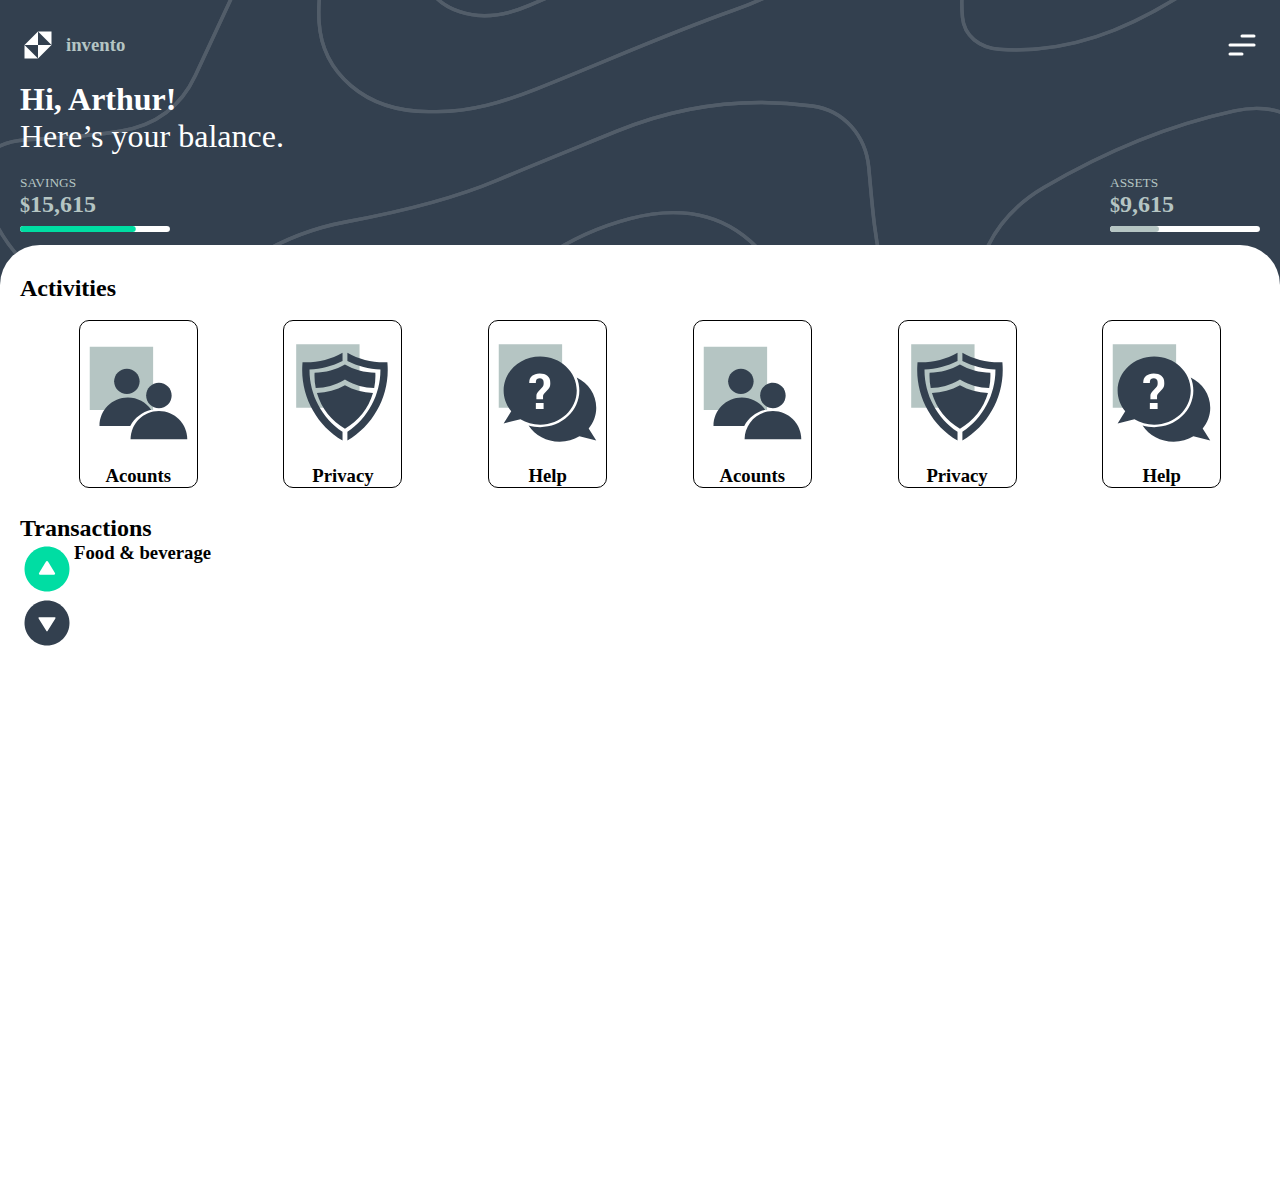
==== index.html @ fd4c805c "style: :art: commit that separates the new changes from the html and the css" ====
<!DOCTYPE html>
<html lang="en">
<head>
    <meta charset="UTF-8">
    <meta name="viewport" content="width=device-width, initial-scale=1.0">
    <title>Document</title>
    <link rel="stylesheet" href="css/style.css">
</head>
<body>
    <div class="logotipe">
        <img src="storage/image/logotipe.svg">
        <h3>invento</h3>
        <img src="storage/image/trhee_lines.svg" class="trhee_lines">
    </div>
    <div class="welcome">
        <h1><b>Hi, Arthur!</b></h1>
        <h1 class="txt_delgado">Here’s your balance.</h1>
    </div>
    <div class="bars">
        <div class="savings">
            <small>SAVINGS</small>
            <h2><small>$</small>15,615</h2>
            <img src="storage/image/bar1.svg" class="bar1">
        </div>
        <div class="savings">
            <small>ASSETS</small>
            <h2><small>$</small>9,615</h2>
            <img src="storage/image/bar2.svg" class="bar1">
        </div>
    </div>
    <div class="activities">
        <h2>Activities</h2>
        <div class="items">
            <div class="sub_items">
                <img src="storage/image/account.svg" class="item3">
                <h3>Acounts</h3>
            </div>
            <div class="sub_items">
                <img src="storage/image/icon.svg" class="item3">
                <h3>Privacy</h3>
            </div>
            <div class="sub_items">
                <img src="storage/image/help.svg" class="item3">
                <h3>Help</h3>
            </div>
            <div class="sub_items">
                <img src="storage/image/account.svg" class="item3">
                <h3>Acounts</h3>
            </div>
            <div class="sub_items">
                <img src="storage/image/icon.svg" class="item3">
                <h3>Privacy</h3>
            </div>
            <div class="sub_items">
                <img src="storage/image/help.svg" class="item3">
                <h3>Help</h3>
            </div>
        </div>
        <div>
            <h2>
                Transactions
            </h2>
            <div>
                <div class="sub_transaction">
                    <img src="storage/image/arrow_up.svg" class="arrow">
                    <div class="food">
                        <h3>Food & beverage</h3>
                    <div class="price">
                        <h3></h3>
                    </div>
                    </div>
                </div>
            </div>
            <div>
                <img src="storage/image/arrow_down.svg" class="arrow">
            </div>
        </div>
    </div>
</body>
</html>
---- css/style.css ----
@import url(variables.css);

* {
    padding: 0;
    margin: 0;
    font-family: "EncodeSans-Regular";
    box-sizing: border-box;
}

body {
    background: var(--color-1);
    background-image: url(../storage/image/group.svg);
    background-size: cover;
    background-position: center;
    background-repeat: no-repeat;
    position: relative;
}

.logotipe {
    padding: var(--space-layout-padding-lr);
    display: flex;
    flex-direction: row;
    align-items: center;
    margin-top: 3vh;
}

.logotipe img {
    width: 36px;
    height: auto;
}

.logotipe h3 {
    color: var(--color-3);
    margin-left: 10px;
    margin-right: 240px;
}

.trhee_lines{
    margin-left: auto;
}

.welcome {
    padding: var(--space-layout-padding-lr);
    display: flex;
    flex-direction: column;
    margin-top: 2vh;
    margin-bottom: 2vh;
}

.welcome h1 {
    color: white;
}

.txt_delgado {
    font-weight: lighter;
}

.bars {
    padding: var(--space-layout-padding-lr);
    display: flex;
    flex-direction: row;
    margin-top: 2vh;
    justify-content: space-between;
}

.savings {
    flex-direction: column;
    padding-bottom: 1vh;
}

.savings img {
    width: 150px;
    height: auto;
}

.savings small {
    color: var(--color-3);
}

.savings h2 {
    color: var(--color-3);
}

.activities {
    background: white;
    padding-top: 30px;
    width: auto;
    height: 105vh;
    border-top-left-radius: 40px;
    border-top-right-radius: 40px;
    padding-left:20px; 
}

.items{
    padding-top: 2vh;
    display: flex;
    flex-direction: row;
    overflow-x: auto;
    justify-content: space-evenly;
    column-gap: 3vh;
    padding-bottom: 3vh;
}

.item3{
    width: 10vh;
    display: flex;
    flex-direction: row;
    width: 13vh;
    height: 16vh;
}

.sub_items{
    border: 1px solid black;
    border-radius: 10px;
    display: flex;
    flex-direction: column;
    justify-content: center;
    align-items: center;
    /*box-shadow: 0.5vh 0.5vh 0.5vh;*/
}

.sub_transaction{
    display: flex;
    flex-direction: row;
}

.arrow{
    width: 6vh;
    display: flex;
    flex-direction: row;
    justify-content: space-between;
    position: relative;

}

.food{
    display: flex;
    flex-direction: row;
    justify-content: space-between;
    row-gap: 2vh;
}

.price{
    display: flex;
    margin-left: auto;

}











/* Responsive Styles */
@media screen and (max-width: 768px) {
    .logotipe h3 {
        margin-right: 50px; /* Adjust as needed */
    }
}

@media screen and (max-width: 576px) {
    .logotipe h3 {
        margin-right: 10px; /* Adjust as needed */
    }
}
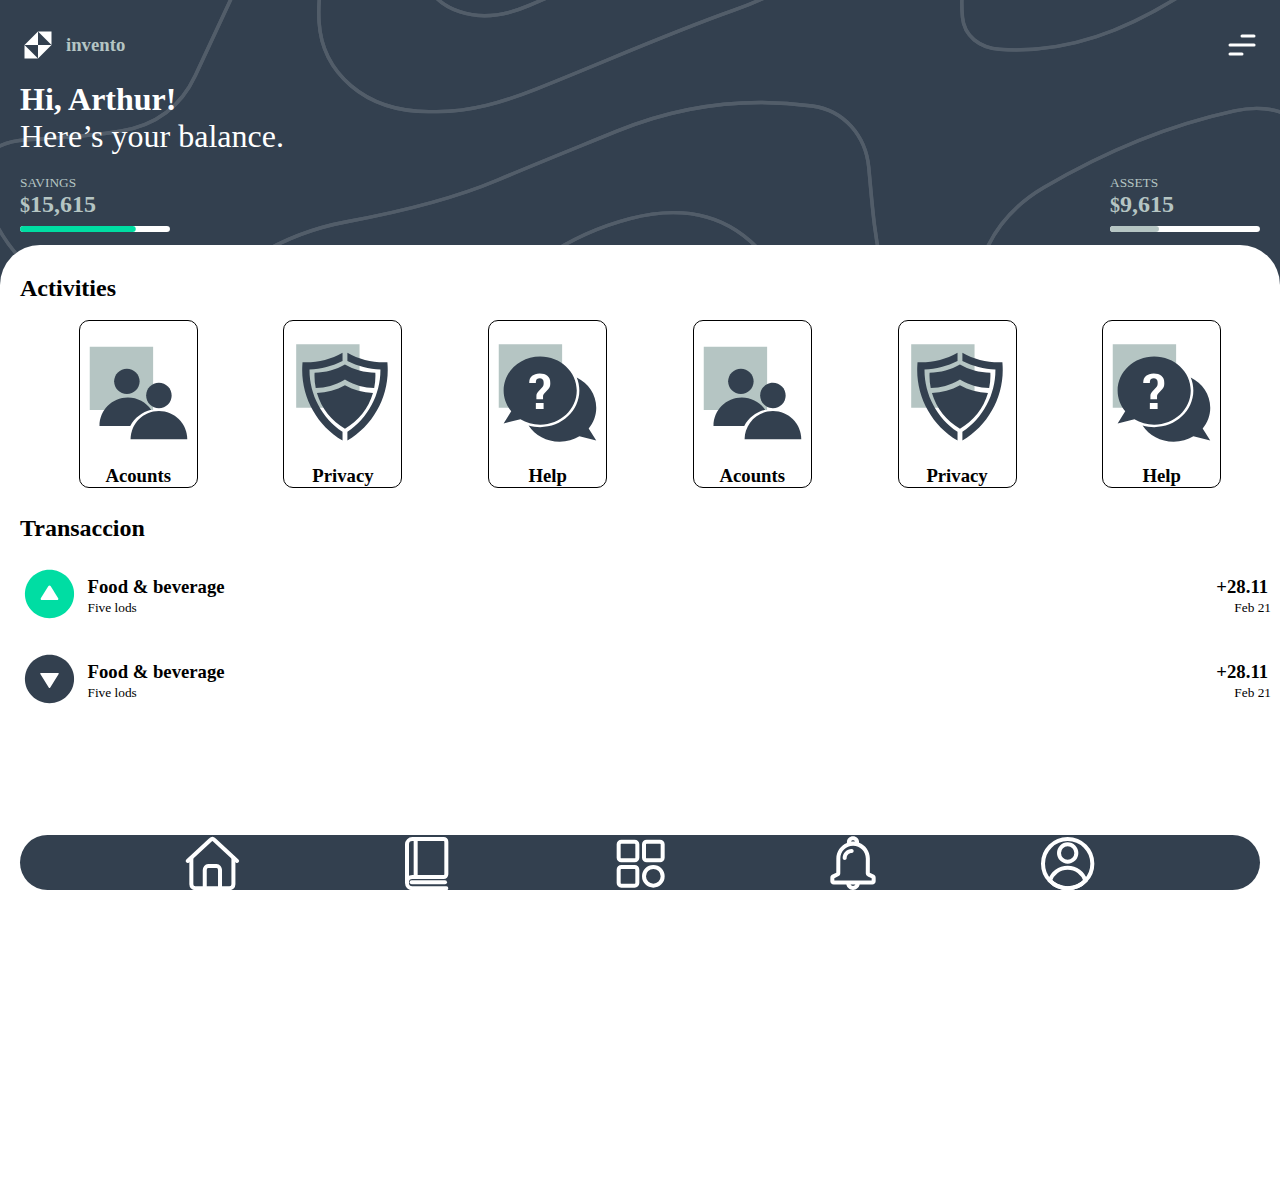
==== commit 4d4293cc: "chore: :camera_flash: Update project images" ====
--- a/index.html
+++ b/index.html
@@ -57,24 +57,81 @@
             </div>
         </div>
         <div>
-            <h2>
-                Transactions
-            </h2>
+            <h2 class="Transaccion">Transaccion</h2>
             <div>
-                <div class="sub_transaction">
-                    <img src="storage/image/arrow_up.svg" class="arrow">
-                    <div class="food">
-                        <h3>Food & beverage</h3>
-                    <div class="price">
-                        <h3></h3>
+                <div class="arrow">
+                    <div>
+                        <img src="storage/image/arrow_up.svg" alt="">
                     </div>
+                    <div class="food_price">
+                        <div>
+                            <h3>Food & beverage</h3>
+                        </div>
+                        <div>
+                            <small>Five lods</small>
+                        </div>
+                    </div>
+                    <div class="price_date">
+                        <div>
+                            <h3>+28.11</h3>
+                        </div>
+                        <div class="date">
+                            <small>Feb 21</small>
+                        </div>
+                    </div>
+                </div>
+                <div class="arrow">
+                    <div>
+                        <img src="storage/image/arrow_down.svg" alt="">
+                    </div>
+                    <div class="food_price">
+                        <div>
+                            <h3>Food & beverage</h3>
+                        </div>
+                        <div>
+                            <small>Five lods</small>
+                        </div>
+                    </div>
+                    <div class="price_date">
+                        <div>
+                            <h3>+28.11</h3>
+                        </div>
+                        <div class="date">
+                            <small>Feb 21</small>
+                        </div>
                     </div>
                 </div>
             </div>
-            <div>
-                <img src="storage/image/arrow_down.svg" class="arrow">
-            </div>
         </div>
     </div>
+    <footer class="footer">
+        <ul class="footer__ul">
+            <li>
+                <a href="#">
+                    <img src="storage/image/home.svg">
+                </a>
+            </li>
+            <li>
+                <a href="#">
+                    <img src="storage/image/balance_menu.svg">
+                </a>
+            </li>
+            <li>
+                <a href="#">
+                    <img src="storage/image/cards_menu.svg">
+                </a>
+            </li>
+            <li>
+                <a href="#">
+                    <img src="storage/image/notifications.svg">
+                </a>
+            </li>
+            <li>
+                <a href="#">
+                    <img src="storage/image/user_menu.svg">
+                </a>
+            </li>
+        </ul>
+    </footer>
 </body>
 </html>--- a/css/style.css
+++ b/css/style.css
@@ -119,33 +119,75 @@
     /*box-shadow: 0.5vh 0.5vh 0.5vh;*/
 }
 
-.sub_transaction{
-    display: flex;
-    flex-direction: row;
+.Transaccion{
+    padding-bottom: 2.5vh;
 }
 
 .arrow{
-    width: 6vh;
-    display: flex;
-    flex-direction: row;
-    justify-content: space-between;
-    position: relative;
-
-}
-
-.food{
-    display: flex;
-    flex-direction: row;
-    justify-content: space-between;
-    row-gap: 2vh;
-}
-
-.price{
-    display: flex;
+    /*border: 1px solid red;*/
+    display: flex;
+    flex-direction: row;
+    align-items: center;
+    padding-bottom: 2.5vh;
+}
+
+.arrow img{
+    width: 6.5vh; /* Ancho deseado */
+    height: auto;
+}
+
+.food_price{
+    /*border: 1px solid gray;*/
+    display: flex;
+    flex-direction: column;
+    padding-left: 1vh;
+}
+
+.price_date{
+    /*border: 1px solid gray;*/
+    display: flex;
+    flex-direction: column;
     margin-left: auto;
-
-}
-
+    padding-right: 1vh;
+}
+
+.date{
+    margin-left: 2vh;
+}
+
+.footer{
+    /* background: red; */
+    position: fixed;
+    bottom: 10px;
+    width: 100%;
+    padding: var(--space-layout-padding-lr);
+}
+.footer__ul{
+    background: var(--color-1);
+    height: 55px;
+    display: flex;
+    flex-direction: row;
+    justify-content: space-evenly;
+    align-items: center;
+    border-radius: 40px;
+    box-shadow: 0px 0px 55px 10px #fff;
+}
+.footer__ul li{
+    list-style: none;
+    background: var(--color-1);
+    border-radius: 100%;
+    height: 40px;
+    width: 40px;
+    display: flex;
+    align-items: center;
+    justify-content: center;
+}
+.footer__ul li a{
+    display: flex;
+}
+.footer__ul li a img{
+    object-fit: contain;
+}
 
 
 
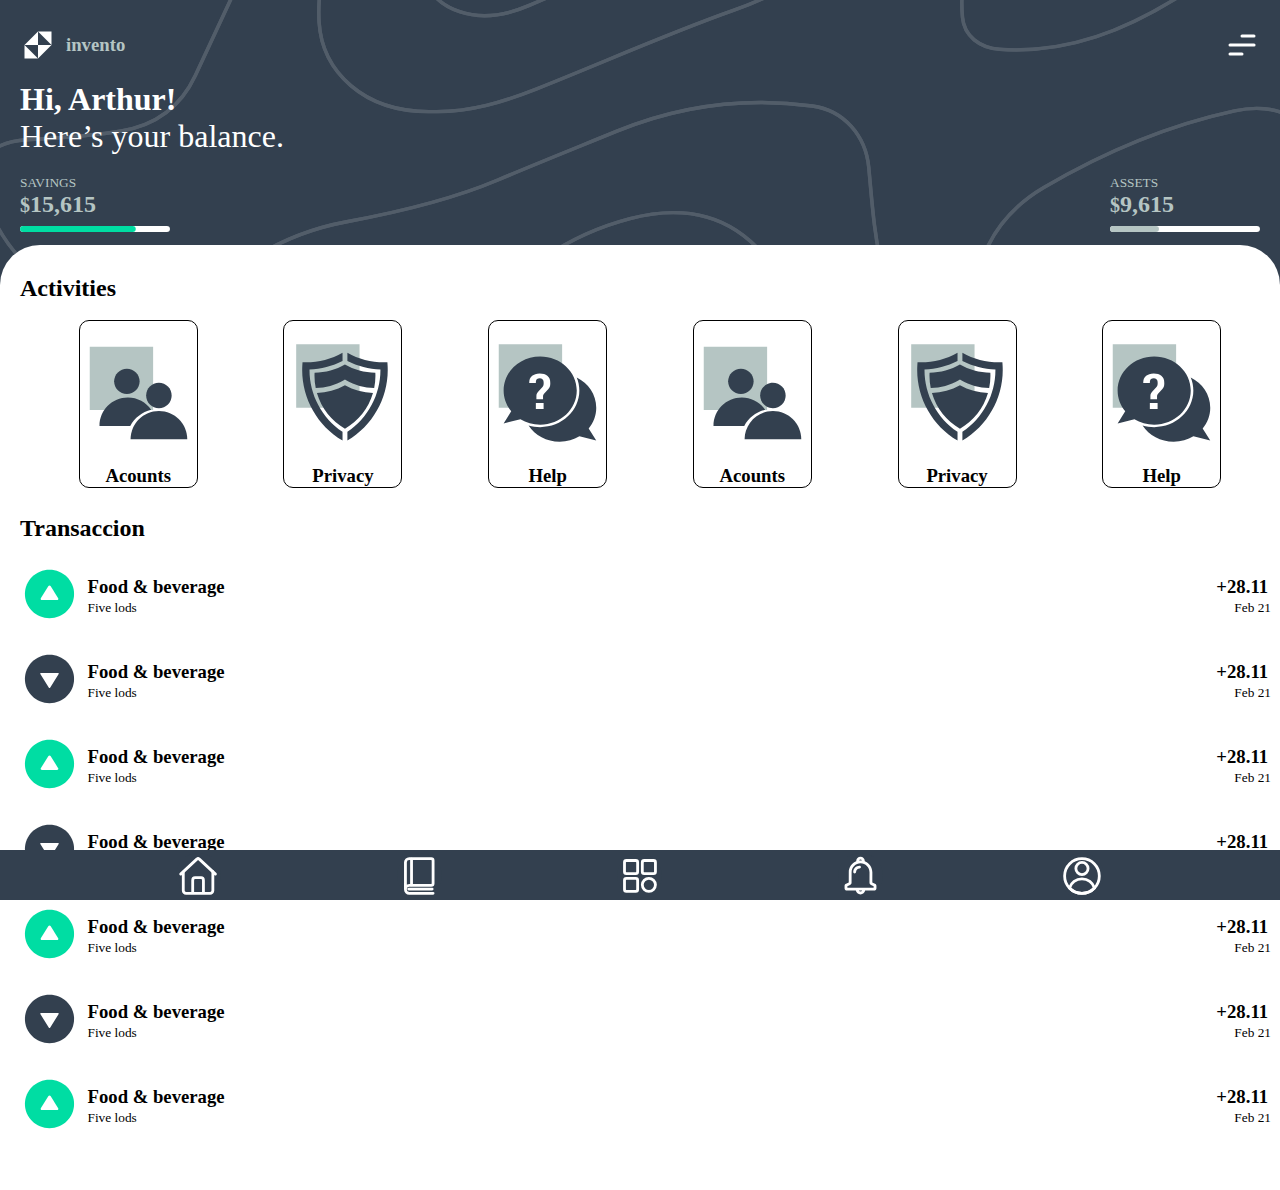
==== commit eec02733: "feat: :sparkles: Add new section to homepage" ====
--- a/index.html
+++ b/index.html
@@ -58,7 +58,175 @@
         </div>
         <div>
             <h2 class="Transaccion">Transaccion</h2>
-            <div>
+            <div class="all_transaccions">
+                <div class="arrow">
+                    <div>
+                        <img src="storage/image/arrow_up.svg" alt="">
+                    </div>
+                    <div class="food_price">
+                        <div>
+                            <h3>Food & beverage</h3>
+                        </div>
+                        <div>
+                            <small>Five lods</small>
+                        </div>
+                    </div>
+                    <div class="price_date">
+                        <div>
+                            <h3>+28.11</h3>
+                        </div>
+                        <div class="date">
+                            <small>Feb 21</small>
+                        </div>
+                    </div>
+                </div>
+                <div class="arrow">
+                    <div>
+                        <img src="storage/image/arrow_down.svg" alt="">
+                    </div>
+                    <div class="food_price">
+                        <div>
+                            <h3>Food & beverage</h3>
+                        </div>
+                        <div>
+                            <small>Five lods</small>
+                        </div>
+                    </div>
+                    <div class="price_date">
+                        <div>
+                            <h3>+28.11</h3>
+                        </div>
+                        <div class="date">
+                            <small>Feb 21</small>
+                        </div>
+                    </div>
+                </div>
+                <div class="arrow">
+                    <div>
+                        <img src="storage/image/arrow_up.svg" alt="">
+                    </div>
+                    <div class="food_price">
+                        <div>
+                            <h3>Food & beverage</h3>
+                        </div>
+                        <div>
+                            <small>Five lods</small>
+                        </div>
+                    </div>
+                    <div class="price_date">
+                        <div>
+                            <h3>+28.11</h3>
+                        </div>
+                        <div class="date">
+                            <small>Feb 21</small>
+                        </div>
+                    </div>
+                </div>
+                <div class="arrow">
+                    <div>
+                        <img src="storage/image/arrow_down.svg" alt="">
+                    </div>
+                    <div class="food_price">
+                        <div>
+                            <h3>Food & beverage</h3>
+                        </div>
+                        <div>
+                            <small>Five lods</small>
+                        </div>
+                    </div>
+                    <div class="price_date">
+                        <div>
+                            <h3>+28.11</h3>
+                        </div>
+                        <div class="date">
+                            <small>Feb 21</small>
+                        </div>
+                    </div>
+                </div>
+                <div class="arrow">
+                    <div>
+                        <img src="storage/image/arrow_up.svg" alt="">
+                    </div>
+                    <div class="food_price">
+                        <div>
+                            <h3>Food & beverage</h3>
+                        </div>
+                        <div>
+                            <small>Five lods</small>
+                        </div>
+                    </div>
+                    <div class="price_date">
+                        <div>
+                            <h3>+28.11</h3>
+                        </div>
+                        <div class="date">
+                            <small>Feb 21</small>
+                        </div>
+                    </div>
+                </div>
+                <div class="arrow">
+                    <div>
+                        <img src="storage/image/arrow_down.svg" alt="">
+                    </div>
+                    <div class="food_price">
+                        <div>
+                            <h3>Food & beverage</h3>
+                        </div>
+                        <div>
+                            <small>Five lods</small>
+                        </div>
+                    </div>
+                    <div class="price_date">
+                        <div>
+                            <h3>+28.11</h3>
+                        </div>
+                        <div class="date">
+                            <small>Feb 21</small>
+                        </div>
+                    </div>
+                </div>
+                <div class="arrow">
+                    <div>
+                        <img src="storage/image/arrow_up.svg" alt="">
+                    </div>
+                    <div class="food_price">
+                        <div>
+                            <h3>Food & beverage</h3>
+                        </div>
+                        <div>
+                            <small>Five lods</small>
+                        </div>
+                    </div>
+                    <div class="price_date">
+                        <div>
+                            <h3>+28.11</h3>
+                        </div>
+                        <div class="date">
+                            <small>Feb 21</small>
+                        </div>
+                    </div>
+                </div>
+                <div class="arrow">
+                    <div>
+                        <img src="storage/image/arrow_down.svg" alt="">
+                    </div>
+                    <div class="food_price">
+                        <div>
+                            <h3>Food & beverage</h3>
+                        </div>
+                        <div>
+                            <small>Five lods</small>
+                        </div>
+                    </div>
+                    <div class="price_date">
+                        <div>
+                            <h3>+28.11</h3>
+                        </div>
+                        <div class="date">
+                            <small>Feb 21</small>
+                        </div>
+                    </div>
+                </div>
                 <div class="arrow">
                     <div>
                         <img src="storage/image/arrow_up.svg" alt="">
--- a/css/style.css
+++ b/css/style.css
@@ -123,6 +123,14 @@
     padding-bottom: 2.5vh;
 }
 
+.all_transaccions{
+    /*border: 1px solid red;*/
+    height: 63vh;
+    overflow-y: scroll;
+    scrollbar-width: none;
+    -ms-overflow-style: none;
+}
+
 .arrow{
     /*border: 1px solid red;*/
     display: flex;
@@ -158,26 +166,24 @@
 .footer{
     /* background: red; */
     position: fixed;
-    bottom: 10px;
+    bottom: 0;
     width: 100%;
-    padding: var(--space-layout-padding-lr);
 }
 .footer__ul{
     background: var(--color-1);
-    height: 55px;
+    height: 50px;
     display: flex;
     flex-direction: row;
     justify-content: space-evenly;
     align-items: center;
-    border-radius: 40px;
-    box-shadow: 0px 0px 55px 10px #fff;
+    border-radius: 0;
 }
 .footer__ul li{
     list-style: none;
     background: var(--color-1);
     border-radius: 100%;
-    height: 40px;
-    width: 40px;
+    height: auto;
+    width: auto;
     display: flex;
     align-items: center;
     justify-content: center;
@@ -187,6 +193,8 @@
 }
 .footer__ul li a img{
     object-fit: contain;
+    width: 5vh;
+    height: auto;
 }
 
 
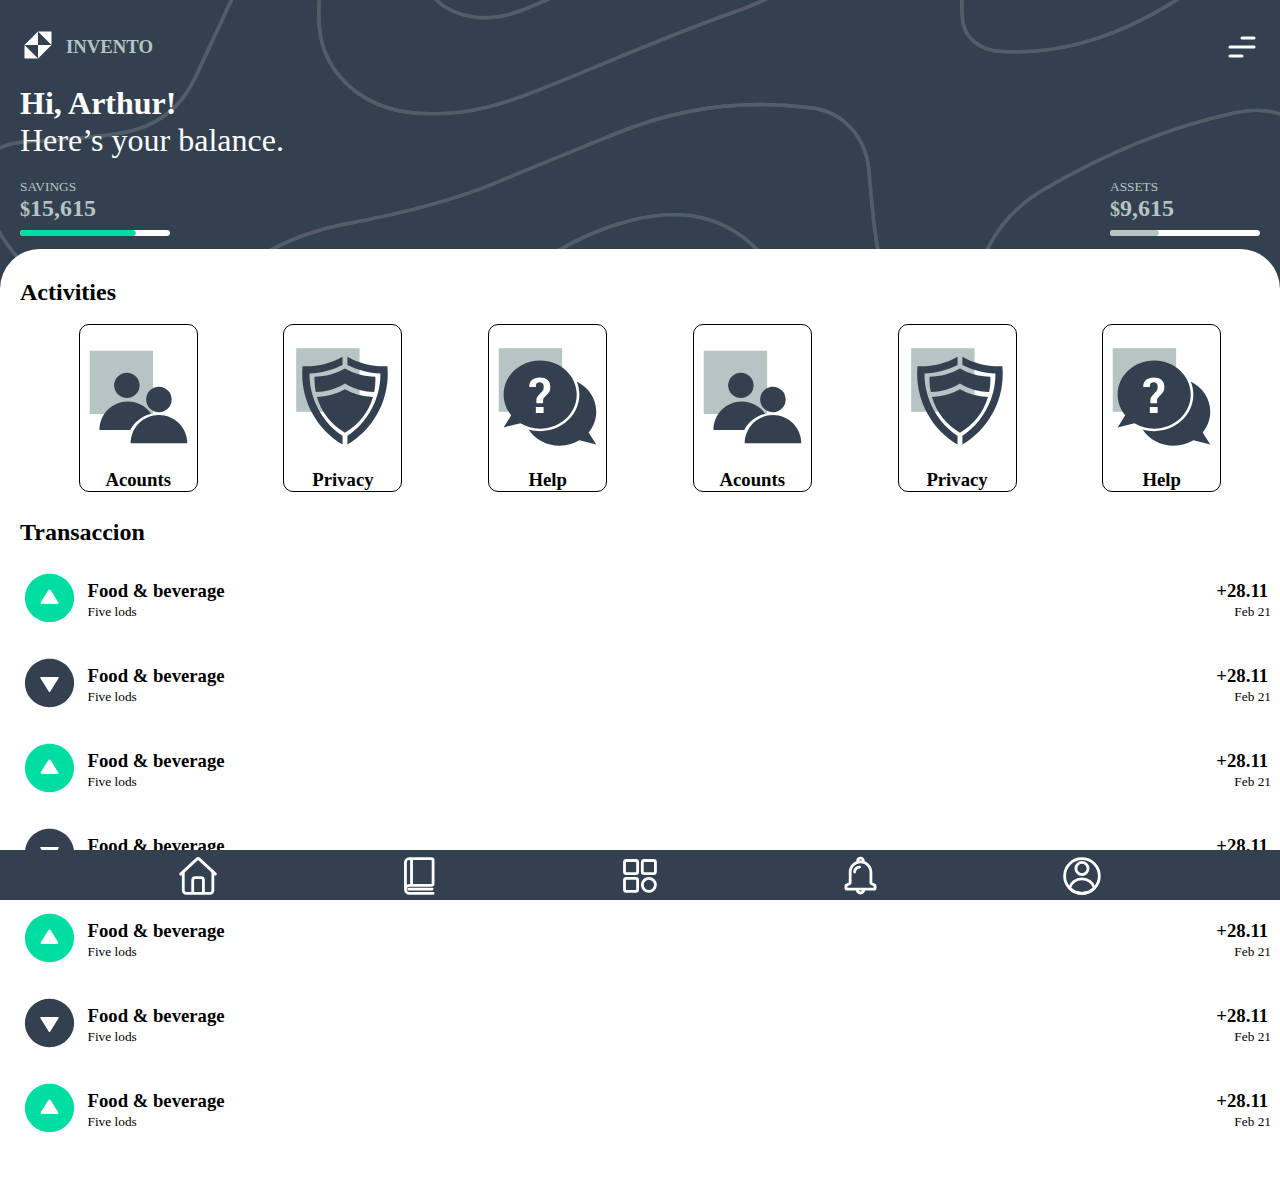
==== commit 66bd1942: "style: :lipstick: commit changes to html and css" ====
--- a/index.html
+++ b/index.html
@@ -8,8 +8,10 @@
 </head>
 <body>
     <div class="logotipe">
-        <img src="storage/image/logotipe.svg">
-        <h3>invento</h3>
+        <a href="index.html">
+            <img src="storage/image/logotipe.svg">
+        </a>
+        <h3>INVENTO</h3>
         <img src="storage/image/trhee_lines.svg" class="trhee_lines">
     </div>
     <div class="welcome">
@@ -285,7 +287,7 @@
                 </a>
             </li>
             <li>
-                <a href="#">
+                <a href="view/cards.html">
                     <img src="storage/image/cards_menu.svg">
                 </a>
             </li>
@@ -295,11 +297,12 @@
                 </a>
             </li>
             <li>
-                <a href="#">
+                <a href="index.html">
                     <img src="storage/image/user_menu.svg">
                 </a>
             </li>
         </ul>
     </footer>
+
 </body>
 </html>--- a/css/style.css
+++ b/css/style.css
@@ -96,6 +96,7 @@
     display: flex;
     flex-direction: row;
     overflow-x: auto;
+    scrollbar-width: none;
     justify-content: space-evenly;
     column-gap: 3vh;
     padding-bottom: 3vh;
@@ -202,10 +203,6 @@
 
 
 
-
-
-
-
 /* Responsive Styles */
 @media screen and (max-width: 768px) {
     .logotipe h3 {
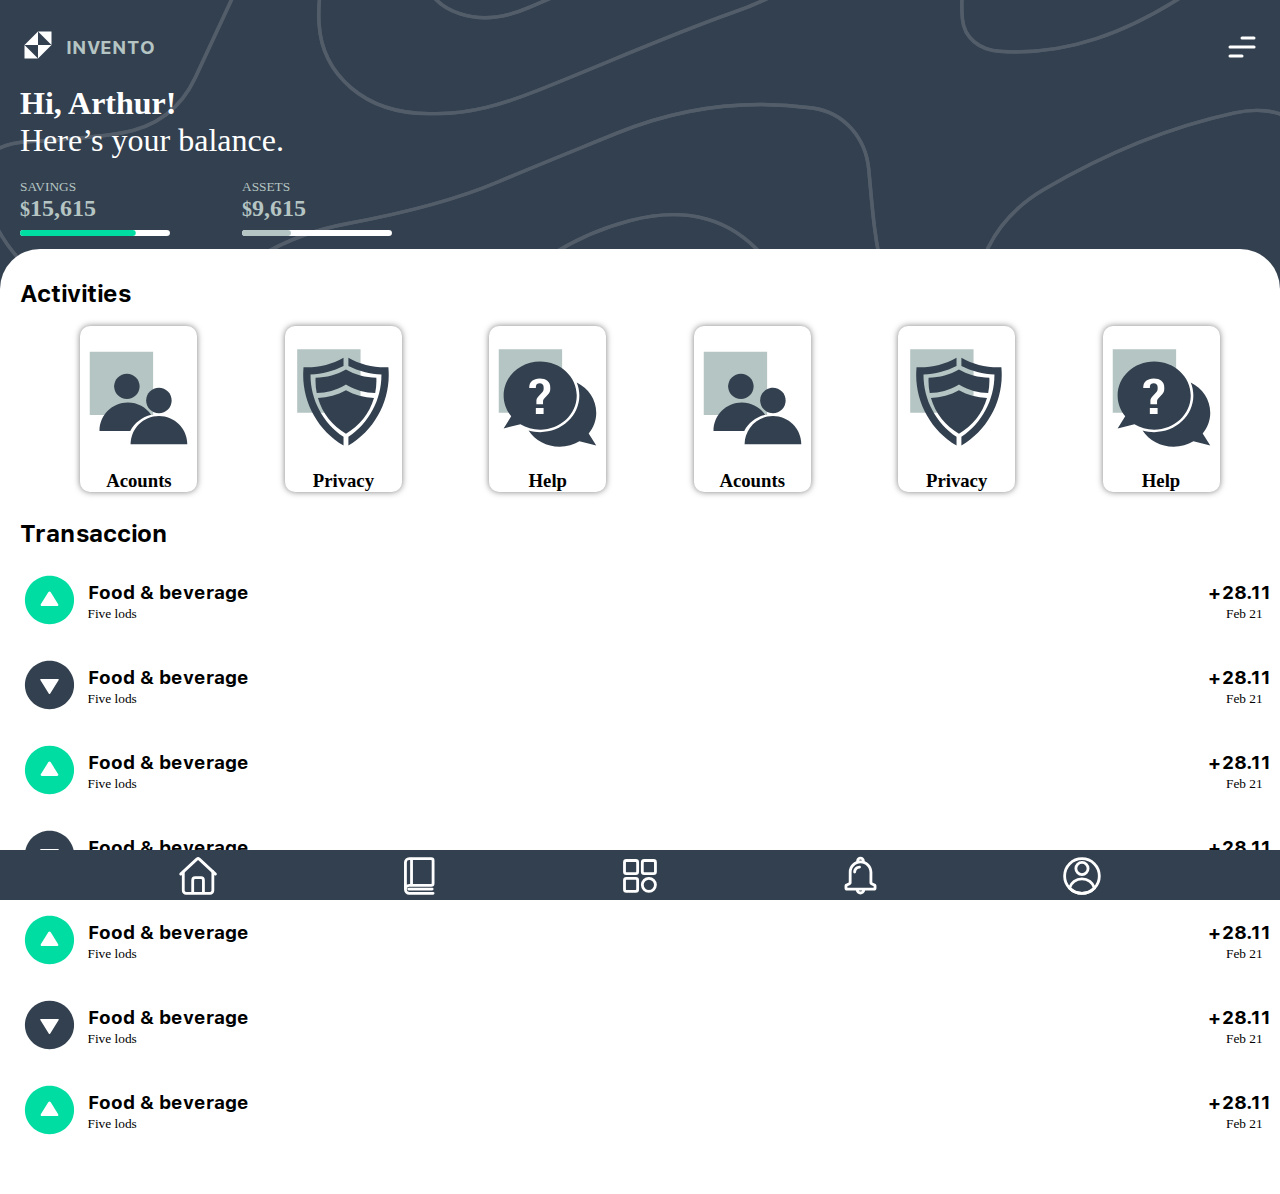
==== commit eadd4128: "style: :sparkles:" ====
--- a/index.html
+++ b/index.html
@@ -19,12 +19,12 @@
         <h1 class="txt_delgado">Here’s your balance.</h1>
     </div>
     <div class="bars">
-        <div class="savings">
+        <div class="savings1">
             <small>SAVINGS</small>
             <h2><small>$</small>15,615</h2>
             <img src="storage/image/bar1.svg" class="bar1">
         </div>
-        <div class="savings">
+        <div class="savings2">
             <small>ASSETS</small>
             <h2><small>$</small>9,615</h2>
             <img src="storage/image/bar2.svg" class="bar1">
--- a/css/style.css
+++ b/css/style.css
@@ -32,7 +32,7 @@
 .logotipe h3 {
     color: var(--color-3);
     margin-left: 10px;
-    margin-right: 240px;
+    margin-right: 240px;font-family: "SF-pro-text-bold";
 }
 
 .trhee_lines{
@@ -60,24 +60,42 @@
     display: flex;
     flex-direction: row;
     margin-top: 2vh;
-    justify-content: space-between;
-}
-
-.savings {
+}
+
+.savings1 {
     flex-direction: column;
     padding-bottom: 1vh;
-}
-
-.savings img {
+    padding-right: 8vh;
+}
+
+.savings1 img {
     width: 150px;
     height: auto;
 }
 
-.savings small {
-    color: var(--color-3);
-}
-
-.savings h2 {
+.savings1 small {
+    color: var(--color-3);
+}
+
+.savings1 h2 {
+    color: var(--color-3);
+}
+
+.savings2 {
+    flex-direction: column;
+    padding-bottom: 1vh;
+}
+
+.savings2 img {
+    width: 150px;
+    height: auto;
+}
+
+.savings2 small {
+    color: var(--color-3);
+}
+
+.savings2 h2 {
     color: var(--color-3);
 }
 
@@ -91,6 +109,10 @@
     padding-left:20px; 
 }
 
+.activities h2{
+    font-family: "SF-pro-text-bold";
+}
+
 .items{
     padding-top: 2vh;
     display: flex;
@@ -111,17 +133,19 @@
 }
 
 .sub_items{
-    border: 1px solid black;
+    /*border: 1px solid black;*/
     border-radius: 10px;
     display: flex;
     flex-direction: column;
-    justify-content: center;
-    align-items: center;
-    /*box-shadow: 0.5vh 0.5vh 0.5vh;*/
+    justify-content: space-evenly;
+    align-items: center;
+    box-shadow: 0 0 6px rgba(0, 0, 0, 0.5); /* Agrega una sombra al elemento2 */
+    z-index: 2;
 }
 
 .Transaccion{
     padding-bottom: 2.5vh;
+    font-family: "SF-pro-text-bold";
 }
 
 .all_transaccions{
@@ -152,12 +176,20 @@
     padding-left: 1vh;
 }
 
+.food_price h3{
+    font-family: "SF-pro-text-bold";
+}
+
 .price_date{
     /*border: 1px solid gray;*/
     display: flex;
     flex-direction: column;
     margin-left: auto;
     padding-right: 1vh;
+}
+
+.price_date h3{
+    font-family: "SF-pro-text-bold";
 }
 
 .date{
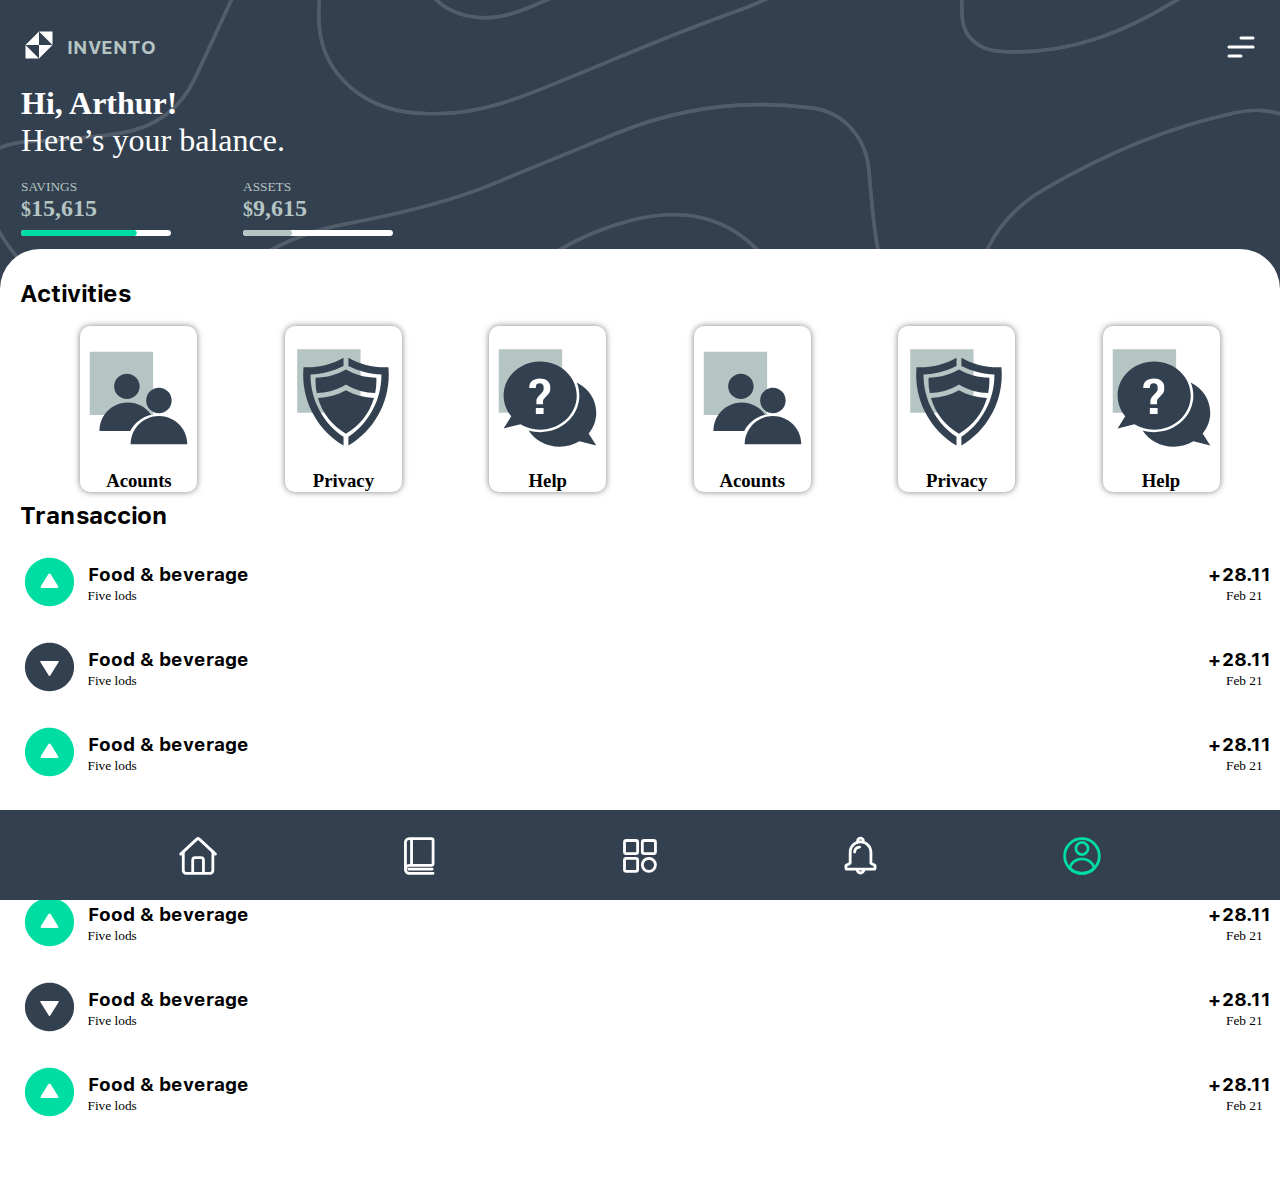
==== commit 1926b7ad: "commit to save changes to the second page and fixes to the first page" ====
--- a/index.html
+++ b/index.html
@@ -282,7 +282,7 @@
                 </a>
             </li>
             <li>
-                <a href="#">
+                <a href="view/balance.html">
                     <img src="storage/image/balance_menu.svg">
                 </a>
             </li>
@@ -298,7 +298,7 @@
             </li>
             <li>
                 <a href="index.html">
-                    <img src="storage/image/user_menu.svg">
+                    <img src="storage/image/user_menu_green.svg">
                 </a>
             </li>
         </ul>
--- a/css/style.css
+++ b/css/style.css
@@ -121,15 +121,7 @@
     scrollbar-width: none;
     justify-content: space-evenly;
     column-gap: 3vh;
-    padding-bottom: 3vh;
-}
-
-.item3{
-    width: 10vh;
-    display: flex;
-    flex-direction: row;
-    width: 13vh;
-    height: 16vh;
+    padding-bottom: 1vh;
 }
 
 .sub_items{
@@ -142,6 +134,14 @@
     box-shadow: 0 0 6px rgba(0, 0, 0, 0.5); /* Agrega una sombra al elemento2 */
     z-index: 2;
 }
+.item3{
+    width: 10vh;
+    display: flex;
+    flex-direction: row;
+    width: 13vh;
+    height: 16vh;
+}
+
 
 .Transaccion{
     padding-bottom: 2.5vh;
@@ -204,7 +204,7 @@
 }
 .footer__ul{
     background: var(--color-1);
-    height: 50px;
+    height: 10vh;
     display: flex;
     flex-direction: row;
     justify-content: space-evenly;
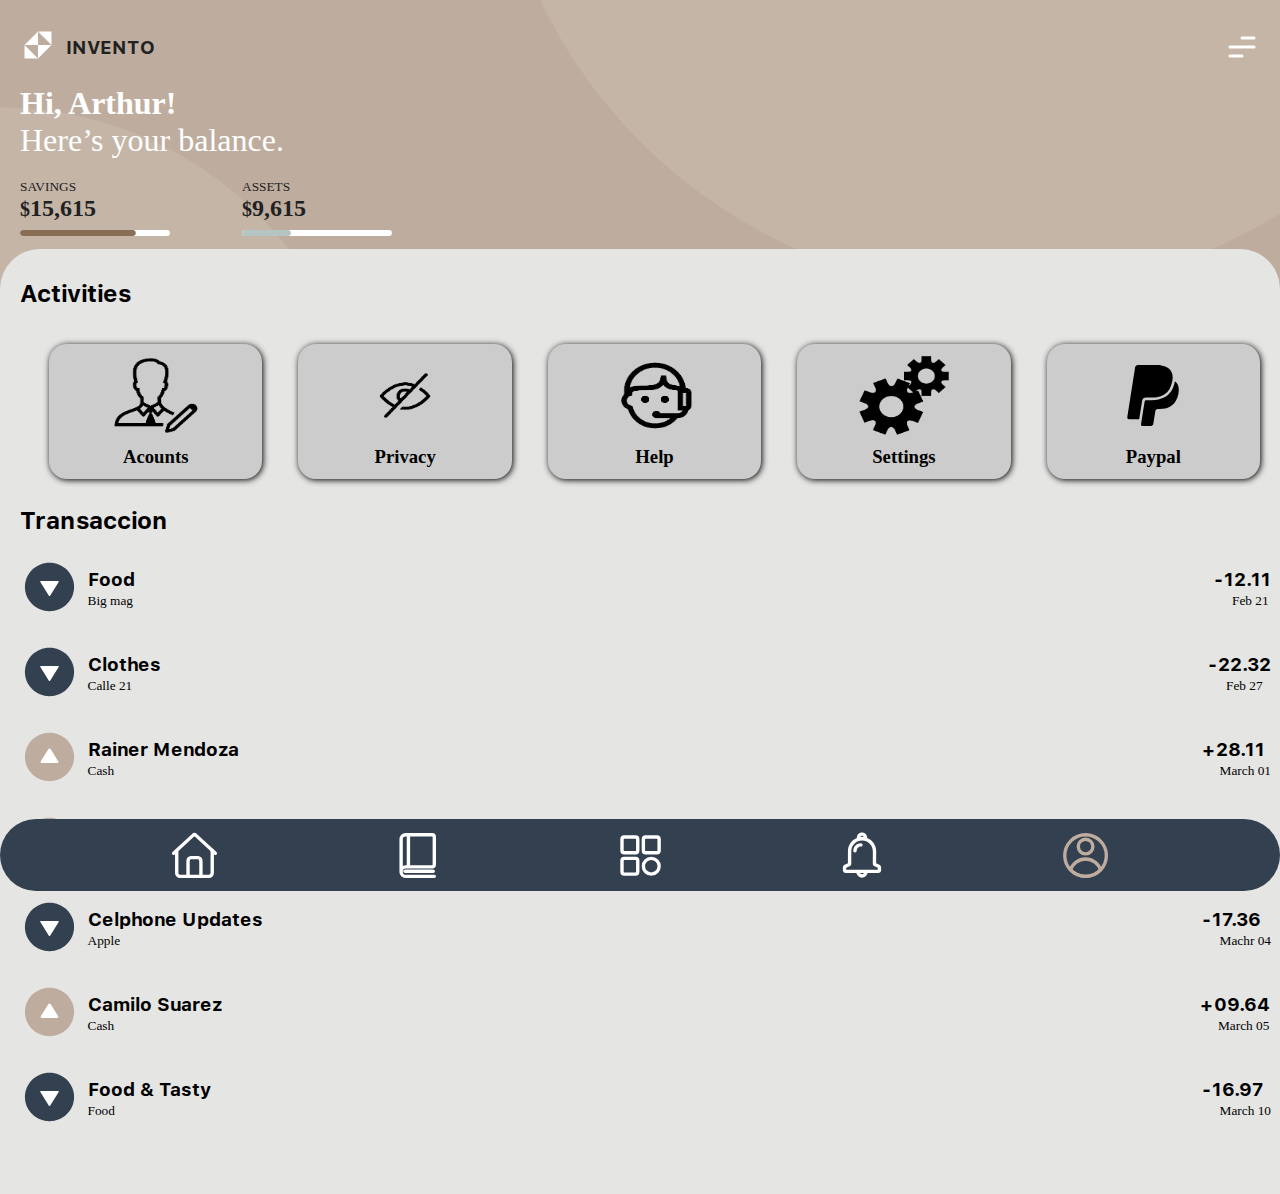
==== commit 9a1789a0: "commit to save, make page 1 and start page 2" ====
--- a/index.html
+++ b/index.html
@@ -34,28 +34,24 @@
         <h2>Activities</h2>
         <div class="items">
             <div class="sub_items">
-                <img src="storage/image/account.svg" class="item3">
+                <img src="storage/image/acounts__rename.png" class="item3">
                 <h3>Acounts</h3>
             </div>
             <div class="sub_items">
-                <img src="storage/image/icon.svg" class="item3">
+                <img src="storage/image/privacity_rename.png" class="item3">
                 <h3>Privacy</h3>
             </div>
             <div class="sub_items">
-                <img src="storage/image/help.svg" class="item3">
+                <img src="storage/image/help_rename.png" class="item3">
                 <h3>Help</h3>
             </div>
             <div class="sub_items">
-                <img src="storage/image/account.svg" class="item3">
-                <h3>Acounts</h3>
-            </div>
-            <div class="sub_items">
-                <img src="storage/image/icon.svg" class="item3">
-                <h3>Privacy</h3>
-            </div>
-            <div class="sub_items">
-                <img src="storage/image/help.svg" class="item3">
-                <h3>Help</h3>
+                <img src="storage/image/settings.png" class="item3">
+                <h3>Settings</h3>
+            </div>
+            <div class="sub_items">
+                <img src="storage/image/paypal.svg" class="item3">
+                <h3>Paypal</h3>
             </div>
         </div>
         <div>
@@ -63,10 +59,199 @@
             <div class="all_transaccions">
                 <div class="arrow">
                     <div>
+                        <img src="storage/image/arrow_down.svg" alt="">
+                    </div>
+                    <div class="food_price">
+                        <div>
+                            <h3>Food</h3>
+                        </div>
+                        <div>
+                            <small>Big mag</small>
+                        </div>
+                    </div>
+                    <div class="price_date">
+                        <div>
+                            <h3>-12.11</h3>
+                        </div>
+                        <div class="date">
+                            <small>Feb 21</small>
+                        </div>
+                    </div>
+                </div>
+                <div class="arrow">
+                    <div>
+                        <img src="storage/image/arrow_down.svg" alt="">
+                    </div>
+                    <div class="food_price">
+                        <div>
+                            <h3>Clothes</h3>
+                        </div>
+                        <div>
+                            <small>Calle 21</small>
+                        </div>
+                    </div>
+                    <div class="price_date">
+                        <div>
+                            <h3>-22.32</h3>
+                        </div>
+                        <div class="date">
+                            <small>Feb 27</small>
+                        </div>
+                    </div>
+                </div>
+                <div class="arrow">
+                    <div>
                         <img src="storage/image/arrow_up.svg" alt="">
                     </div>
                     <div class="food_price">
                         <div>
+                            <h3>Rainer Mendoza</h3>
+                        </div>
+                        <div>
+                            <small>Cash</small>
+                        </div>
+                    </div>
+                    <div class="price_date">
+                        <div>
+                            <h3>+28.11</h3>
+                        </div>
+                        <div class="date">
+                            <small>March 01</small>
+                        </div>
+                    </div>
+                </div>
+                <div class="arrow">
+                    <div>
+                        <img src="storage/image/arrow_up.svg" alt="">
+                    </div>
+                    <div class="food_price">
+                        <div>
+                            <h3>Camilo Suarez</h3>
+                        </div>
+                        <div>
+                            <small>Cash</small>
+                        </div>
+                    </div>
+                    <div class="price_date">
+                        <div>
+                            <h3>+10.00</h3>
+                        </div>
+                        <div class="date">
+                            <small>March 01</small>
+                        </div>
+                    </div>
+                </div>
+                <div class="arrow">
+                    <div>
+                        <img src="storage/image/arrow_down.svg" alt="">
+                    </div>
+                    <div class="food_price">
+                        <div>
+                            <h3>Celphone Updates</h3>
+                        </div>
+                        <div>
+                            <small>Apple</small>
+                        </div>
+                    </div>
+                    <div class="price_date">
+                        <div>
+                            <h3>-17.36</h3>
+                        </div>
+                        <div class="date">
+                            <small>Machr 04</small>
+                        </div>
+                    </div>
+                </div>
+                <div class="arrow">
+                    <div>
+                        <img src="storage/image/arrow_up.svg" alt="">
+                    </div>
+                    <div class="food_price">
+                        <div>
+                            <h3>Camilo Suarez</h3>
+                        </div>
+                        <div>
+                            <small>Cash</small>
+                        </div>
+                    </div>
+                    <div class="price_date">
+                        <div>
+                            <h3>+09.64</h3>
+                        </div>
+                        <div class="date">
+                            <small>March 05</small>
+                        </div>
+                    </div>
+                </div>
+                <div class="arrow">
+                    <div>
+                        <img src="storage/image/arrow_down.svg" alt="">
+                    </div>
+                    <div class="food_price">
+                        <div>
+                            <h3>Food & Tasty</h3>
+                        </div>
+                        <div>
+                            <small>Food</small>
+                        </div>
+                    </div>
+                    <div class="price_date">
+                        <div>
+                            <h3>-16.97</h3>
+                        </div>
+                        <div class="date">
+                            <small>March 10</small>
+                        </div>
+                    </div>
+                </div>
+                <div class="arrow">
+                    <div>
+                        <img src="storage/image/arrow_down.svg" alt="">
+                    </div>
+                    <div class="food_price">
+                        <div>
+                            <h3>Indrive</h3>
+                        </div>
+                        <div>
+                            <small>Translate</small>
+                        </div>
+                    </div>
+                    <div class="price_date">
+                        <div>
+                            <h3>-04.53</h3>
+                        </div>
+                        <div class="date">
+                            <small>March 10</small>
+                        </div>
+                    </div>
+                </div>
+                <div class="arrow">
+                    <div>
+                        <img src="storage/image/arrow_up.svg" alt="">
+                    </div>
+                    <div class="food_price">
+                        <div>
+                            <h3>Melisa Florez</h3>
+                        </div>
+                        <div>
+                            <small>Cash</small>
+                        </div>
+                    </div>
+                    <div class="price_date">
+                        <div>
+                            <h3>+30.56</h3>
+                        </div>
+                        <div class="date">
+                            <small>March 12</small>
+                        </div>
+                    </div>
+                </div>
+                <div class="arrow">
+                    <div>
+                        <img src="storage/image/arrow_down.svg" alt="">
+                    </div>
+                    <div class="food_price">
+                        <div>
                             <h3>Food & beverage</h3>
                         </div>
                         <div>
@@ -75,199 +260,10 @@
                     </div>
                     <div class="price_date">
                         <div>
-                            <h3>+28.11</h3>
-                        </div>
-                        <div class="date">
-                            <small>Feb 21</small>
-                        </div>
-                    </div>
-                </div>
-                <div class="arrow">
-                    <div>
-                        <img src="storage/image/arrow_down.svg" alt="">
-                    </div>
-                    <div class="food_price">
-                        <div>
-                            <h3>Food & beverage</h3>
-                        </div>
-                        <div>
-                            <small>Five lods</small>
-                        </div>
-                    </div>
-                    <div class="price_date">
-                        <div>
-                            <h3>+28.11</h3>
-                        </div>
-                        <div class="date">
-                            <small>Feb 21</small>
-                        </div>
-                    </div>
-                </div>
-                <div class="arrow">
-                    <div>
-                        <img src="storage/image/arrow_up.svg" alt="">
-                    </div>
-                    <div class="food_price">
-                        <div>
-                            <h3>Food & beverage</h3>
-                        </div>
-                        <div>
-                            <small>Five lods</small>
-                        </div>
-                    </div>
-                    <div class="price_date">
-                        <div>
-                            <h3>+28.11</h3>
-                        </div>
-                        <div class="date">
-                            <small>Feb 21</small>
-                        </div>
-                    </div>
-                </div>
-                <div class="arrow">
-                    <div>
-                        <img src="storage/image/arrow_down.svg" alt="">
-                    </div>
-                    <div class="food_price">
-                        <div>
-                            <h3>Food & beverage</h3>
-                        </div>
-                        <div>
-                            <small>Five lods</small>
-                        </div>
-                    </div>
-                    <div class="price_date">
-                        <div>
-                            <h3>+28.11</h3>
-                        </div>
-                        <div class="date">
-                            <small>Feb 21</small>
-                        </div>
-                    </div>
-                </div>
-                <div class="arrow">
-                    <div>
-                        <img src="storage/image/arrow_up.svg" alt="">
-                    </div>
-                    <div class="food_price">
-                        <div>
-                            <h3>Food & beverage</h3>
-                        </div>
-                        <div>
-                            <small>Five lods</small>
-                        </div>
-                    </div>
-                    <div class="price_date">
-                        <div>
-                            <h3>+28.11</h3>
-                        </div>
-                        <div class="date">
-                            <small>Feb 21</small>
-                        </div>
-                    </div>
-                </div>
-                <div class="arrow">
-                    <div>
-                        <img src="storage/image/arrow_down.svg" alt="">
-                    </div>
-                    <div class="food_price">
-                        <div>
-                            <h3>Food & beverage</h3>
-                        </div>
-                        <div>
-                            <small>Five lods</small>
-                        </div>
-                    </div>
-                    <div class="price_date">
-                        <div>
-                            <h3>+28.11</h3>
-                        </div>
-                        <div class="date">
-                            <small>Feb 21</small>
-                        </div>
-                    </div>
-                </div>
-                <div class="arrow">
-                    <div>
-                        <img src="storage/image/arrow_up.svg" alt="">
-                    </div>
-                    <div class="food_price">
-                        <div>
-                            <h3>Food & beverage</h3>
-                        </div>
-                        <div>
-                            <small>Five lods</small>
-                        </div>
-                    </div>
-                    <div class="price_date">
-                        <div>
-                            <h3>+28.11</h3>
-                        </div>
-                        <div class="date">
-                            <small>Feb 21</small>
-                        </div>
-                    </div>
-                </div>
-                <div class="arrow">
-                    <div>
-                        <img src="storage/image/arrow_down.svg" alt="">
-                    </div>
-                    <div class="food_price">
-                        <div>
-                            <h3>Food & beverage</h3>
-                        </div>
-                        <div>
-                            <small>Five lods</small>
-                        </div>
-                    </div>
-                    <div class="price_date">
-                        <div>
-                            <h3>+28.11</h3>
-                        </div>
-                        <div class="date">
-                            <small>Feb 21</small>
-                        </div>
-                    </div>
-                </div>
-                <div class="arrow">
-                    <div>
-                        <img src="storage/image/arrow_up.svg" alt="">
-                    </div>
-                    <div class="food_price">
-                        <div>
-                            <h3>Food & beverage</h3>
-                        </div>
-                        <div>
-                            <small>Five lods</small>
-                        </div>
-                    </div>
-                    <div class="price_date">
-                        <div>
-                            <h3>+28.11</h3>
-                        </div>
-                        <div class="date">
-                            <small>Feb 21</small>
-                        </div>
-                    </div>
-                </div>
-                <div class="arrow">
-                    <div>
-                        <img src="storage/image/arrow_down.svg" alt="">
-                    </div>
-                    <div class="food_price">
-                        <div>
-                            <h3>Food & beverage</h3>
-                        </div>
-                        <div>
-                            <small>Five lods</small>
-                        </div>
-                    </div>
-                    <div class="price_date">
-                        <div>
-                            <h3>+28.11</h3>
-                        </div>
-                        <div class="date">
-                            <small>Feb 21</small>
+                            <h3>-17.00</h3>
+                        </div>
+                        <div class="date">
+                            <small>March 14</small>
                         </div>
                     </div>
                 </div>
--- a/css/style.css
+++ b/css/style.css
@@ -8,8 +8,8 @@
 }
 
 body {
-    background: var(--color-1);
-    background-image: url(../storage/image/group.svg);
+    background-image: url(../storage/image/backgraundCards.svg);
+    background-color: var(--color-6);
     background-size: cover;
     background-position: center;
     background-repeat: no-repeat;
@@ -100,7 +100,7 @@
 }
 
 .activities {
-    background: white;
+    background: var(--color-7);
     padding-top: 30px;
     width: auto;
     height: 105vh;
@@ -114,6 +114,7 @@
 }
 
 .items{
+    padding: var(--space-layout-padding-lr);
     padding-top: 2vh;
     display: flex;
     flex-direction: row;
@@ -126,14 +127,32 @@
 
 .sub_items{
     /*border: 1px solid black;*/
-    border-radius: 10px;
-    display: flex;
-    flex-direction: column;
+    margin-bottom: 2vh;
+    margin-top: 2vh;
+    margin-left: 1vh;
+    border-radius: 2vh;
+    height: 15vh;
+    width: 30vh;
+    display: flex;
+    flex-direction: column;
+    align-items: center;
     justify-content: space-evenly;
-    align-items: center;
-    box-shadow: 0 0 6px rgba(0, 0, 0, 0.5); /* Agrega una sombra al elemento2 */
-    z-index: 2;
-}
+    box-shadow: 1px 1px 6px;
+    z-index: 1;
+    background-color: #ccc;
+    transition: trasfor 1s
+}
+
+.sub_items:hover{
+    transform: scale(1.3);
+}
+
+.sub_items img{
+    height: 9vh;
+    width: 10vh;
+    
+}
+
 .item3{
     width: 10vh;
     display: flex;
@@ -203,13 +222,15 @@
     width: 100%;
 }
 .footer__ul{
+    /*border: 1px solid red;*/
     background: var(--color-1);
-    height: 10vh;
+    height: 8vh;
     display: flex;
     flex-direction: row;
     justify-content: space-evenly;
     align-items: center;
-    border-radius: 0;
+    border-radius: 5vh;
+    margin-bottom: 1vh;
 }
 .footer__ul li{
     list-style: none;
@@ -226,7 +247,7 @@
 }
 .footer__ul li a img{
     object-fit: contain;
-    width: 5vh;
+    width: 6cqb;
     height: auto;
 }
 
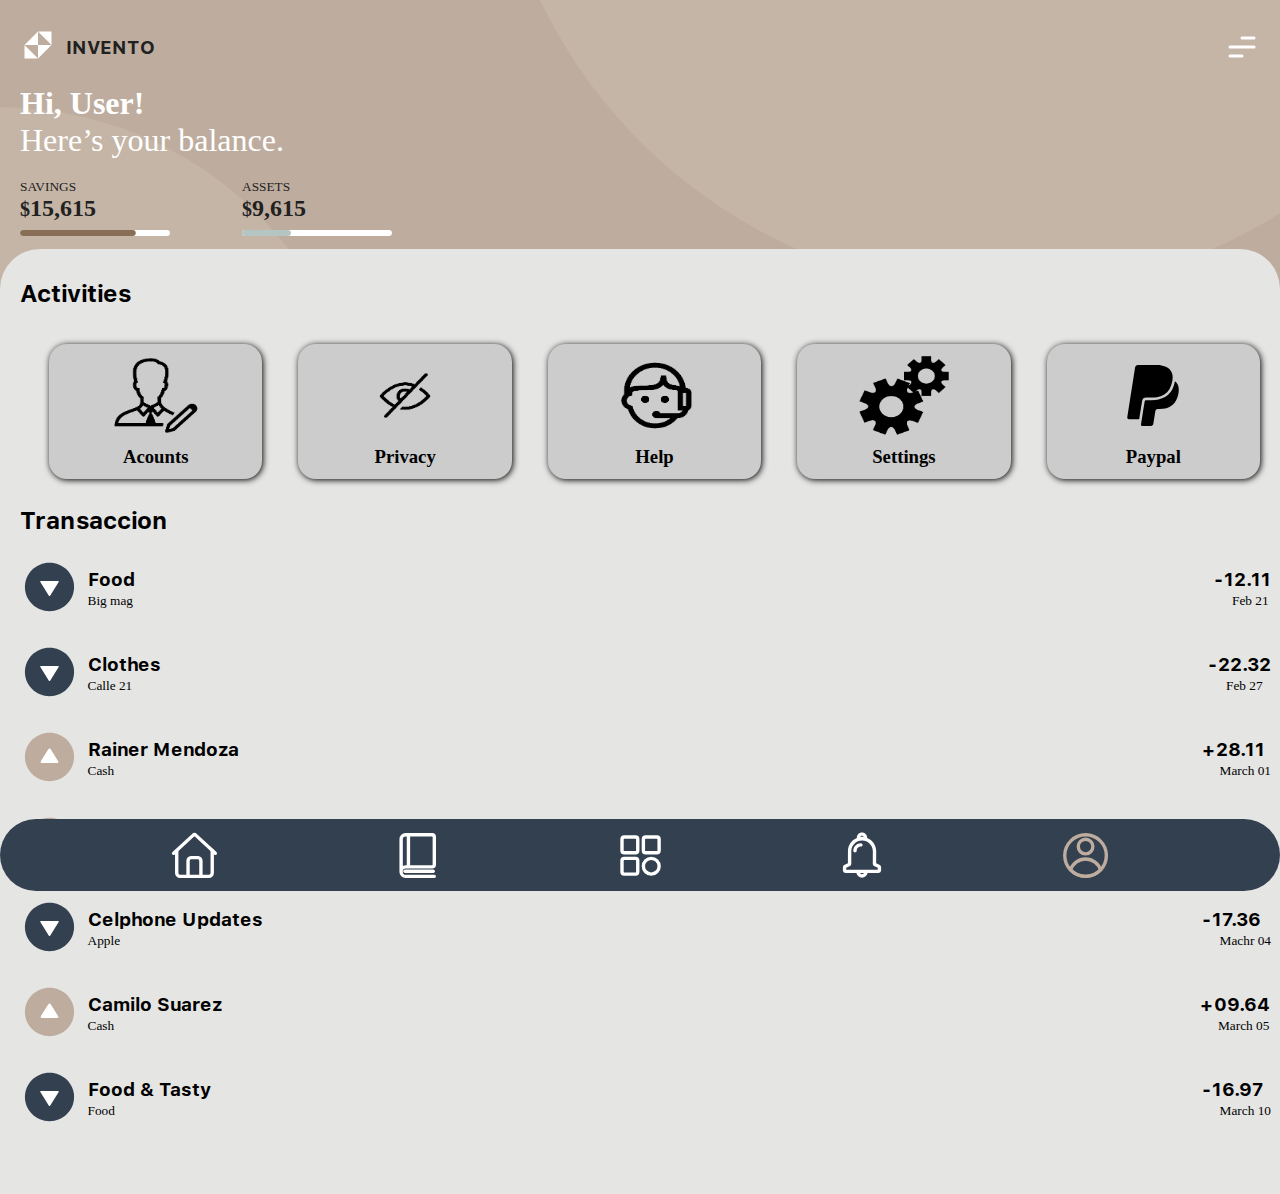
==== commit 87d0e4cc: "page completion" ====
--- a/index.html
+++ b/index.html
@@ -15,7 +15,7 @@
         <img src="storage/image/trhee_lines.svg" class="trhee_lines">
     </div>
     <div class="welcome">
-        <h1><b>Hi, Arthur!</b></h1>
+        <h1><b>Hi, User!</b></h1>
         <h1 class="txt_delgado">Here’s your balance.</h1>
     </div>
     <div class="bars">
@@ -273,7 +273,7 @@
     <footer class="footer">
         <ul class="footer__ul">
             <li>
-                <a href="#">
+                <a href="view/trash.html">
                     <img src="storage/image/home.svg">
                 </a>
             </li>
@@ -288,7 +288,7 @@
                 </a>
             </li>
             <li>
-                <a href="#">
+                <a href="view/trash2.html">
                     <img src="storage/image/notifications.svg">
                 </a>
             </li>
